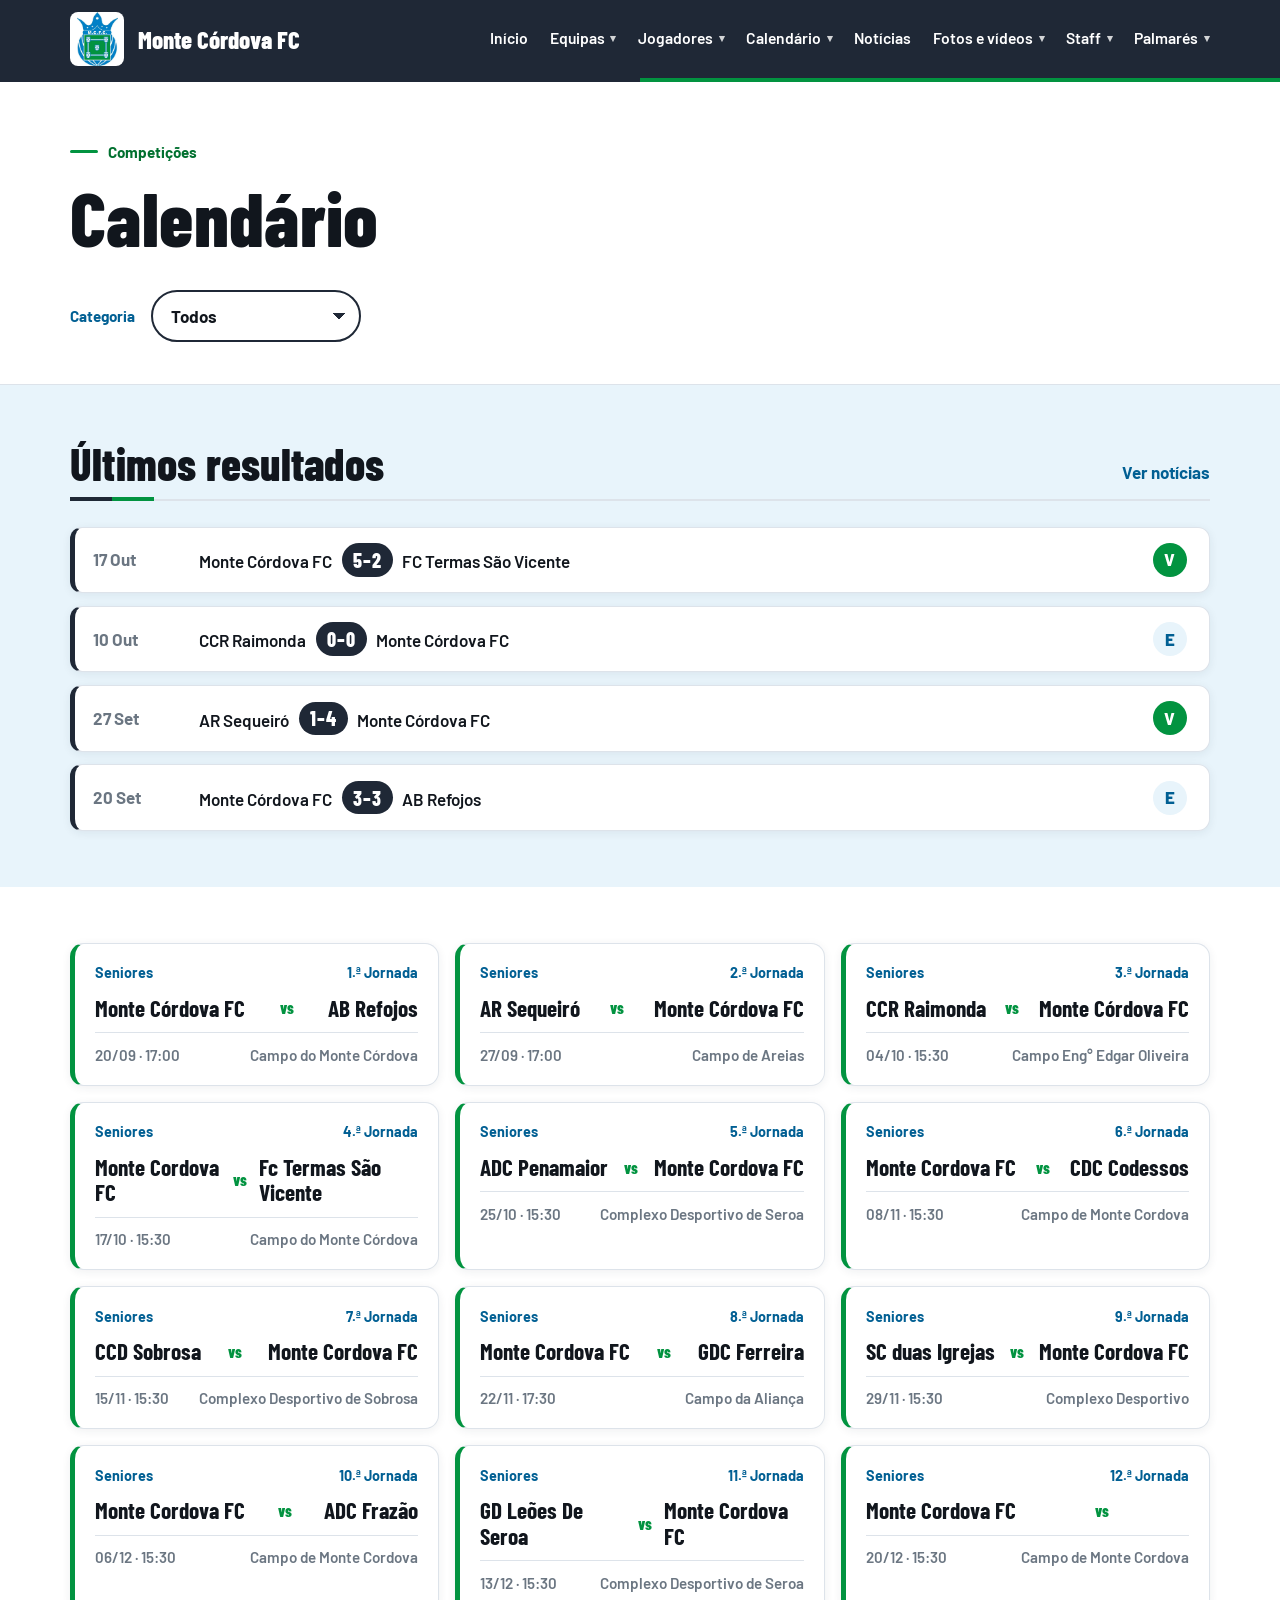
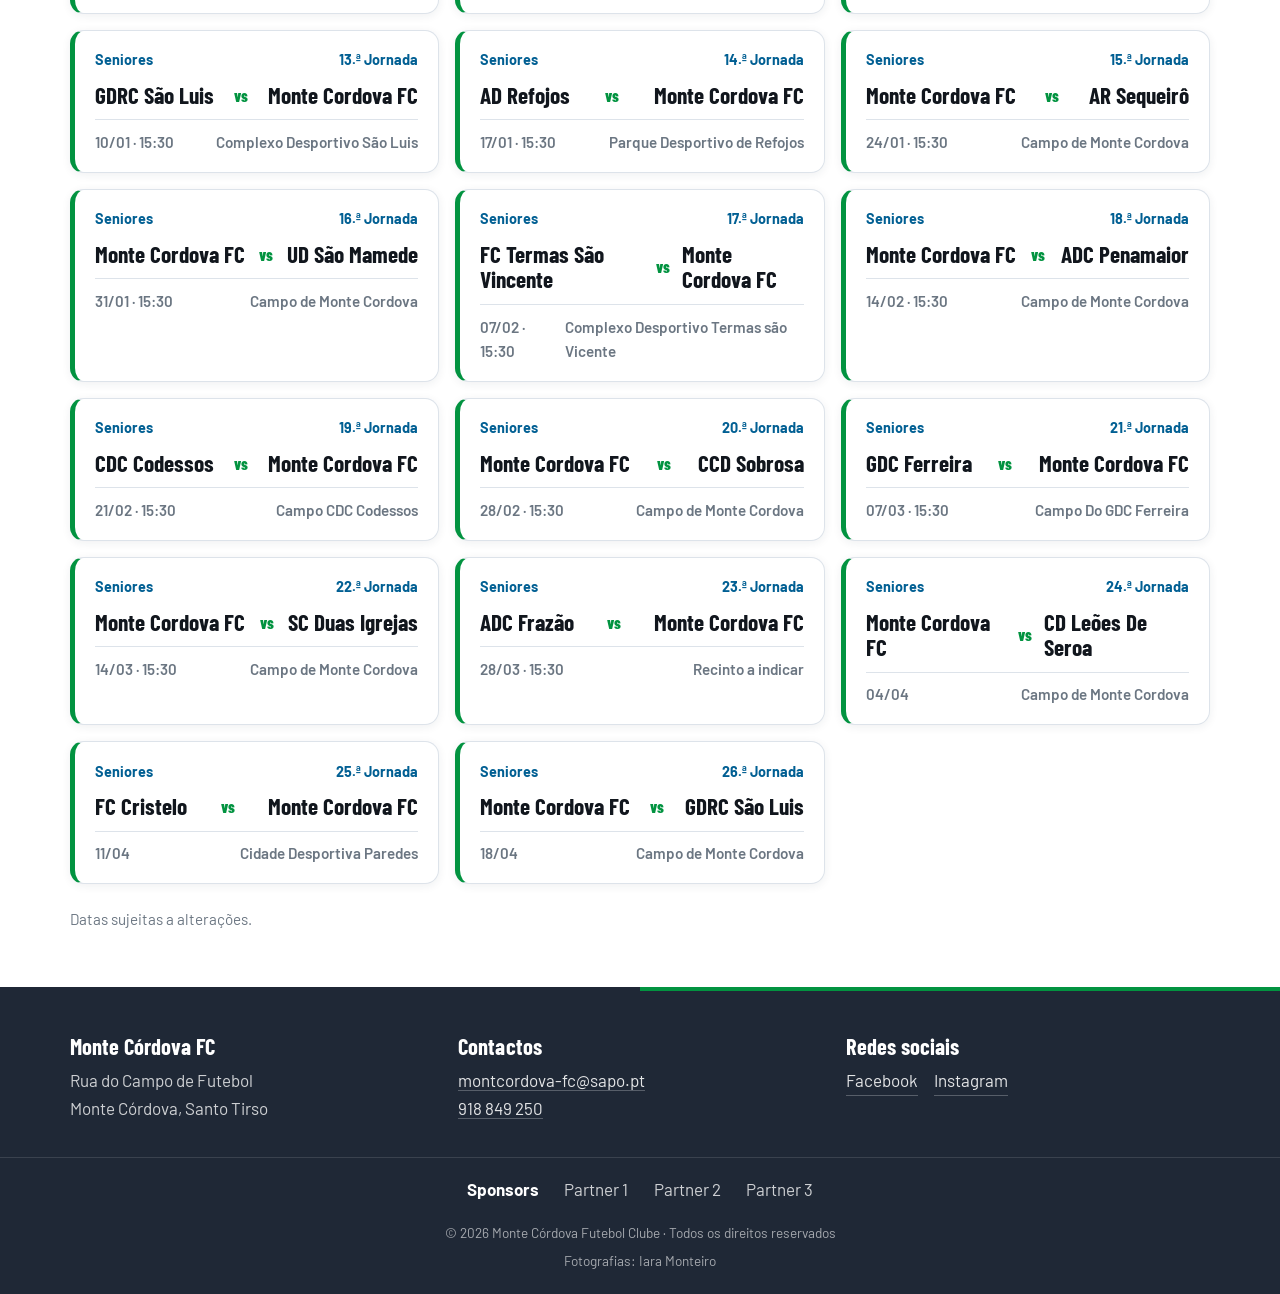
==== calendario.html @ a23bd2be "envoie" ====
<!DOCTYPE html>
<html lang="pt">
<head>
  <meta charset="UTF-8">
  <meta name="viewport" content="width=device-width, initial-scale=1.0">
  <title>Calendário – Monte Córdova FC</title>
  <link rel="stylesheet" href="style.css">
</head>
<body>
  <header class="header">
    <div class="header__interieur conteneur">
      <a class="logo" href="index.html" aria-label="Página inicial do Monte Córdova FC">
        <span class="logo__ecusson" aria-hidden="true"></span>
        <span class="logo__text">Monte Córdova FC</span>
      </a>

      <button class="burger" aria-expanded="false" aria-controls="menu">Menu</button>

      <nav class="nav" id="menu" aria-label="Navegação principal">
        <a href="index.html">Início</a>
        <div class="nav__dropdown">
          <button class="nav__button" type="button">Equipas <span>▾</span></button>
          <div class="dropdown-menu">
            <div class="dropdown-group">
              <span class="dropdown-group__title">Futebol 11</span>
              <a href="equipas.html#seniores">Seniores</a>
              <a href="equipas.html#veteranos">Veteranos</a>
              <a href="equipas.html#juniores">Jun A · S19</a>
              <a href="equipas.html#juniores">Jun B · S17</a>
              <a href="equipas.html#juniores">Jun C · S15</a>
              <a href="equipas.html#juniores">Jun D · S13</a>
              <a href="equipas.html#juniores">Jun E · S12</a>
            </div>
            <div class="dropdown-group">
              <span class="dropdown-group__title">Futebol 9</span>
              <a href="equipas.html#futebol-9">Jun D · S13</a>
            </div>
            <div class="dropdown-group">
              <span class="dropdown-group__title">Futebol 7</span>
              <a href="equipas.html#futebol-7">Jun D · S13</a>
              <a href="equipas.html#futebol-7">Jun D · S12</a>
              <a href="equipas.html#futebol-7">Jun E · S10</a>
              <a href="equipas.html#futebol-7">Jun E · S11</a>
              <a href="equipas.html#futebol-7">Jun F · S9</a>
            </div>
          </div>
        </div>
        <div class="nav__dropdown">
          <button class="nav__button" type="button">Jogadores <span>▾</span></button>
          <div class="dropdown-menu">
            <div class="dropdown-group">
              <span class="dropdown-group__title">Futebol 11</span>
              <a href="jogadores.html#futebol-11-seniores">Seniores</a>
              <a href="jogadores.html#futebol-11-veteranos">Veteranos</a>
              <a href="jogadores.html#futebol-11-jun-a-s19">Jun A · S19</a>
              <a href="jogadores.html#futebol-11-jun-b-s17">Jun B · S17</a>
              <a href="jogadores.html#futebol-11-jun-c-s15">Jun C · S15</a>
              <a href="jogadores.html#futebol-11-jun-d-s13">Jun D · S13</a>
              <a href="jogadores.html#futebol-11-jun-e-s12">Jun E · S12</a>
            </div>
            <div class="dropdown-group">
              <span class="dropdown-group__title">Futebol 9</span>
              <a href="jogadores.html#futebol-9-jun-d-s13">Jun D · S13</a>
            </div>
            <div class="dropdown-group">
              <span class="dropdown-group__title">Futebol 7</span>
              <a href="jogadores.html#futebol-7-jun-d-s13">Jun D · S13</a>
              <a href="jogadores.html#futebol-7-jun-d-s12">Jun D · S12</a>
              <a href="jogadores.html#futebol-7-jun-e-s10">Jun E · S10</a>
              <a href="jogadores.html#futebol-7-jun-e-s11">Jun E · S11</a>
              <a href="jogadores.html#futebol-7-jun-f-s9">Jun F · S9</a>
            </div>
          </div>
        </div>
        <div class="nav__dropdown">
          <button class="nav__button" type="button">Calendário <span>▾</span></button>
          <div class="dropdown-menu">
            <div class="dropdown-group">
              <span class="dropdown-group__title">Futebol 11</span>
              <a href="#seniores">Seniores</a>
              <a href="#veteranos">Veteranos</a>
              <a href="#juniores">Jun A · S19</a>
              <a href="#juniores">Jun B · S17</a>
              <a href="#juniores">Jun C · S15</a>
              <a href="#juniores">Jun D · S13</a>
              <a href="#juniores">Jun E · S12</a>
            </div>
            <div class="dropdown-group">
              <span class="dropdown-group__title">Futebol 9</span>
              <a href="#futebol-9">Jun D · S13</a>
            </div>
            <div class="dropdown-group">
              <span class="dropdown-group__title">Futebol 7</span>
              <a href="#futebol-7">Jun D · S13</a>
              <a href="#futebol-7">Jun D · S12</a>
              <a href="#futebol-7">Jun E · S10</a>
              <a href="#futebol-7">Jun E · S11</a>
              <a href="#futebol-7">Jun F · S9</a>
            </div>
          </div>
        </div>
        <a href="noticias.html">Notícias</a>
        <div class="nav__dropdown">
          <button class="nav__button" type="button">Fotos e vídeos <span>▾</span></button>
          <div class="dropdown-menu">
            <div class="dropdown-group">
              <span class="dropdown-group__title">Futebol 11</span>
              <a href="media.html">Seniores</a>
              <a href="media.html">Veteranos</a>
              <a href="media.html">Jun A · S19</a>
              <a href="media.html">Jun B · S17</a>
              <a href="media.html">Jun C · S15</a>
              <a href="media.html">Jun D · S13</a>
              <a href="media.html">Jun E · S12</a>
            </div>
            <div class="dropdown-group">
              <span class="dropdown-group__title">Futebol 9</span>
              <a href="media.html">Jun D · S13</a>
            </div>
            <div class="dropdown-group">
              <span class="dropdown-group__title">Futebol 7</span>
              <a href="media.html">Jun D · S13</a>
              <a href="media.html">Jun D · S12</a>
              <a href="media.html">Jun E · S10</a>
              <a href="media.html">Jun E · S11</a>
              <a href="media.html">Jun F · S9</a>
            </div>
          </div>
        </div>
        <div class="nav__dropdown">
          <button class="nav__button" type="button">Staff <span>▾</span></button>
          <div class="dropdown-menu">
            <div class="dropdown-group">
              <span class="dropdown-group__title">Futebol 11</span>
              <a href="staffs.html#seniores">Seniores</a>
              <a href="staffs.html#veteranos">Veteranos</a>
              <a href="staffs.html#juniores">Jun A · S19</a>
              <a href="staffs.html#juniores">Jun B · S17</a>
              <a href="staffs.html#juniores">Jun C · S15</a>
              <a href="staffs.html#juniores">Jun D · S13</a>
              <a href="staffs.html#juniores">Jun E · S12</a>
            </div>
            <div class="dropdown-group">
              <span class="dropdown-group__title">Futebol 9</span>
              <a href="staffs.html#futebol-9">Jun D · S13</a>
            </div>
            <div class="dropdown-group">
              <span class="dropdown-group__title">Futebol 7</span>
              <a href="staffs.html#futebol-7">Jun D · S13</a>
              <a href="staffs.html#futebol-7">Jun D · S12</a>
              <a href="staffs.html#futebol-7">Jun E · S10</a>
              <a href="staffs.html#futebol-7">Jun E · S11</a>
              <a href="staffs.html#futebol-7">Jun F · S9</a>
            </div>
          </div>
        </div>
        <div class="nav__dropdown">
          <button class="nav__button" type="button">Palmarés <span>▾</span></button>
          <div class="dropdown-menu">
            <div class="dropdown-group">
              <span class="dropdown-group__title">Futebol 11</span>
              <a href="index.html#palmares">Palmarés</a>
              <a href="index.html#seniores">Seniores</a>
              <a href="index.html#veteranos">Veteranos</a>
              <a href="index.html#juniores">Jun A · S19</a>
              <a href="index.html#juniores">Jun B · S17</a>
              <a href="index.html#juniores">Jun C · S15</a>
              <a href="index.html#juniores">Jun D · S13</a>
              <a href="index.html#juniores">Jun E · S12</a>
            </div>
            <div class="dropdown-group">
              <span class="dropdown-group__title">Futebol 9</span>
              <a href="index.html#futebol-9">Jun D · S13</a>
            </div>
            <div class="dropdown-group">
              <span class="dropdown-group__title">Futebol 7</span>
              <a href="index.html#futebol-7">Jun D · S13</a>
              <a href="index.html#futebol-7">Jun D · S12</a>
              <a href="index.html#futebol-7">Jun E · S10</a>
              <a href="index.html#futebol-7">Jun E · S11</a>
              <a href="index.html#futebol-7">Jun F · S9</a>
            </div>
          </div>
        </div>
      </nav>
    </div>
  </header>

  <main>
    <div class="conteneur page-header">
      <p class="eyebrow">Competições</p>
      <h1>Calendário</h1>
      <div class="team-switcher">
        <label class="team-switcher__label" for="calendarCategory">Categoria</label>
        <select id="calendarCategory" class="team-switcher__select" aria-label="Escolher categoria">
          <option value="todos" selected>Todos</option>
          <option value="seniores">Seniores</option>
          <option value="veteranos">Veteranos</option>
          <option value="juniores">Juniores</option>
          <option value="futebol-9">Futebol 9</option>
          <option value="futebol-7">Futebol 7</option>
        </select>
      </div>
    </div>

    <section class="section-box">
      <div class="conteneur">
        <div class="section-heading">
          <h2>Últimos resultados</h2>
          <a href="noticias.html">Ver notícias</a>
        </div>
        <ul class="results-list" id="calendarResults"></ul>
      </div>
    </section>

    <section class="section-box">
      <div class="conteneur">
        <div id="jogos" class="calendar-grid"></div>
        <p class="note">Datas sujeitas a alterações.</p>
      </div>
    </section>
  </main>

  <footer class="footer">
    <div class="conteneur footer__grid">
      <div>
        <h3>Monte Córdova FC</h3>
        <p>Rua do Campo de Futebol<br>Monte Córdova, Santo Tirso</p>
      </div>

      <div>
        <h3>Contactos</h3>
        <p><a href="mailto:montcordova-fc@sapo.pt">montcordova-fc@sapo.pt</a><br><a href="tel:+351918849250">918 849 250</a></p>
      </div>

      <div>
        <h3>Redes sociais</h3>
        <div class="socials">
          <a href="https://www.facebook.com/MonteCordovaFC/" target="_blank" rel="noopener noreferrer" aria-label="Facebook do Monte Córdova FC">Facebook</a>
          <a href="https://www.instagram.com/montecordovafutebolclube/" target="_blank" rel="noopener noreferrer" aria-label="Instagram do Monte Córdova FC">Instagram</a>
        </div>
      </div>
    </div>

    <div class="footer__sponsors" aria-label="Patrocínios">
      <strong>Sponsors</strong>
      <span>Partner 1</span>
      <span>Partner 2</span>
      <span>Partner 3</span>
    </div>
    <p class="footer__bas">© 2026 Monte Córdova Futebol Clube · Todos os direitos reservados</p>
    <p class="footer__credito">Fotografias: Iara Monteiro</p>
</footer>

<script src="match-data.js"></script>
<script>
  const jogos = window.MONTE_CORDOVA_DATA.matches;

  const conteneur = document.getElementById('jogos');
  const select = document.getElementById('calendarCategory');

  function render(cat) {
    const lista = cat === 'todos' ? jogos : jogos.filter(item => item.cat === cat);

    conteneur.innerHTML = lista.map((jogo) => `
      <article class="calendar-item">
        <div class="calendar-item__meta">
          <span>${jogo.label}</span>
          <span>${jogo.jornada}</span>
        </div>
        <div class="calendar-item__match">
          <strong>${jogo.casa}</strong>
          <span class="calendar-item__versus">vs</span>
          <strong>${jogo.fora}</strong>
        </div>
        <div class="calendar-item__info">
          <span>${jogo.data}</span>
          <span>${jogo.local}</span>
        </div>
      </article>
    `).join('');
  }

  if (select) {
    select.addEventListener('change', (event) => {
      render(event.target.value);
    });
  }

  render('todos');

  function applyHash() {
    const cat = decodeURIComponent(window.location.hash.slice(1));
    if (!cat || ![...select.options].some((option) => option.value === cat)) return;
    select.value = cat;
    render(cat);
  }

  window.addEventListener('hashchange', applyHash);
  document.querySelectorAll('.dropdown-menu a').forEach((link) => {
    link.addEventListener('click', () => setTimeout(applyHash, 0));
  });
  applyHash();

  const calendarResults = document.getElementById('calendarResults');
  const monthNames = ['Jan', 'Fev', 'Mar', 'Abr', 'Mai', 'Jun', 'Jul', 'Ago', 'Set', 'Out', 'Nov', 'Dez'];

  function formatResultDate(dateISO) {
    const [year, month, day] = dateISO.split('-').map(Number);
    return `${String(day).padStart(2, '0')} ${monthNames[month - 1]}`;
  }

  function resultDate(dateISO) {
    const [year, month, day] = dateISO.split('-').map(Number);
    return new Date(year, month - 1, day);
  }

  calendarResults.innerHTML = window.MONTE_CORDOVA_DATA.results
    .filter((result) => resultDate(result.dateISO) <= new Date())
    .slice()
    .sort((first, second) => second.dateISO.localeCompare(first.dateISO))
    .map((result) => `
      <li>
        <span class="date">${formatResultDate(result.dateISO)}</span>
        <span class="versus">${result.home} <strong class="score">${result.score}</strong> ${result.away}</span>
        <span class="result ${result.outcome === 'V' ? 'result--win' : ''}">${result.outcome}</span>
      </li>
    `).join('');

  const burger = document.querySelector('.burger');
  const menu = document.getElementById('menu');
  const dropdowns = document.querySelectorAll('.nav__dropdown');

  if (burger && menu) {
    burger.addEventListener('click', () => {
      const aberto = menu.classList.toggle('ouvert');
      burger.setAttribute('aria-expanded', aberto);
    });
  }

  dropdowns.forEach((dropdown) => {
    const dropdownButton = dropdown.querySelector('.nav__button');

    if (!dropdownButton) return;

    dropdownButton.addEventListener('click', (event) => {
      event.preventDefault();
      event.stopPropagation();

      const shouldOpen = !dropdown.classList.contains('is-open');

      dropdowns.forEach((otherDropdown) => {
        if (otherDropdown !== dropdown) {
          otherDropdown.classList.remove('is-open');
          const otherButton = otherDropdown.querySelector('.nav__button');
          if (otherButton) {
            otherButton.setAttribute('aria-expanded', 'false');
          }
        }
      });

      dropdown.classList.toggle('is-open', shouldOpen);
      dropdownButton.setAttribute('aria-expanded', String(shouldOpen));
    });
  });

  document.addEventListener('click', (event) => {
    dropdowns.forEach((dropdown) => {
      const button = dropdown.querySelector('.nav__button');
      const clickedInsideDropdown = dropdown.contains(event.target);
      const clickedButton = button && (event.target === button || button.contains(event.target));

      if (!clickedInsideDropdown || clickedButton) {
        return;
      }

      dropdown.classList.remove('is-open');
      if (button) {
        button.setAttribute('aria-expanded', 'false');
      }
    });
  });
</script>
</body>
</html>
---- style.css ----
/* =========================================================
   Monte Córdova FC — feuille de style
   Couleurs du club : bleu #0282C7 · vert #029340 · bleu marine #1F2836 (posts Instagram) · blanc
   Motif : la ligne bleu | vert (comme un maillot coupé en deux)
   ========================================================= */

@import url('https://fonts.googleapis.com/css2?family=Barlow:wght@400;500;600;700&family=Barlow+Condensed:wght@600;700;800&display=swap');

:root {
  /* couleurs du club */
  --blue: #1F2836;           /* bleu du club */
  --green: #029340;
  --black: #1F2836;          /* bleu marine des posts Instagram (header, footer, blocs sombres) */
  --white: #ffffff;

  /* nuances dérivées (même teinte, plus claires / plus foncées) */
  --blue-dark: #015f93;      /* texte bleu sur fond clair */
  --blue-soft: #e8f4fb;      /* fond de section */
  --blue-line: #c7e2f2;
  --green-dark: #01702f;     /* texte vert sur fond clair */
  --green-soft: #e3f3e9;

  --ink: #11161d;
  --ink-soft: #46505c;
  --muted: #6b7682;
  --line: #dde3ea;
  --bg: #f6fafc;

  --font-title: "Barlow Condensed", "Arial Narrow", "Helvetica Neue", Arial, sans-serif;
  --font-body: "Barlow", "Segoe UI", Arial, sans-serif;

  --radius: 14px;
  --shadow-sm: 0 2px 10px rgba(31, 40, 54, 0.07);
  --shadow: 0 12px 30px rgba(1, 95, 147, 0.14);

  /* la signature du site : moitié bleue, moitié verte */
  --split: linear-gradient(90deg, var(--blue) 50%, var(--green) 50%);
}

/* ---------- Base ---------- */
* { box-sizing: border-box; margin: 0; padding: 0; }

html { scroll-behavior: smooth; scroll-padding-top: 96px; }

body {
  font-family: var(--font-body);
  font-size: 1.0625rem;
  background: var(--bg);
  color: var(--ink);
  line-height: 1.6;
  -webkit-font-smoothing: antialiased;
}

a { color: inherit; text-decoration: none; }
img { max-width: 100%; display: block; }
button, input, select { font: inherit; }
ul { list-style: none; }

:focus-visible { outline: 3px solid var(--green); outline-offset: 3px; }

.conteneur { max-width: 1180px; margin: 0 auto; padding: 0 1.25rem; }

h1, h2, h3 {
  font-family: var(--font-title);
  font-weight: 800;
  line-height: 1.02;
  letter-spacing: 0.005em;
  color: var(--ink);
}

h1 { font-size: clamp(2.8rem, 6.5vw, 4.8rem); margin-bottom: 1rem; }
h2 { font-size: clamp(2rem, 3.6vw, 2.8rem); }
h3 { font-size: 1.5rem; font-weight: 700; }

.eyebrow {
  display: inline-flex;
  align-items: center;
  gap: 0.6rem;
  font-size: 0.95rem;
  font-weight: 700;
  color: var(--green-dark);
  margin-bottom: 0.8rem;
}

.eyebrow::before {
  content: "";
  width: 28px;
  height: 3px;
  border-radius: 2px;
  background: var(--green);
}

/* ---------- Header ---------- */
.header {
  position: sticky;
  top: 0;
  z-index: 50;
  background: var(--black);
  color: var(--white);
}

.header::after {
  content: "";
  display: block;
  height: 4px;
  background: var(--split);
}

.header__interieur {
  display: flex;
  align-items: center;
  justify-content: space-between;
  gap: 1.5rem;
  min-height: 78px;
}

.logo {
  display: flex;
  align-items: center;
  gap: 0.85rem;
  color: var(--white);
  flex-shrink: 0;
}

.logo__ecusson {
  width: 54px;
  height: 54px;
  border-radius: 8px;
  background: #ffffff url('images/logo__ecusson.webp') center / contain no-repeat;
}

.logo__text {
  font-family: var(--font-title);
  font-size: 1.55rem;
  font-weight: 800;
  line-height: 1;
}

.nav {
  display: flex;
  align-items: center;
  gap: 1.35rem;
  position: relative;
}

.nav > a,
.nav__button {
  background: transparent;
  border: none;
  color: var(--white);
  font-size: 0.98rem;
  font-weight: 600;
  cursor: pointer;
  padding: 0.4rem 0;
  border-bottom: 2px solid transparent;
  transition: border-color 0.2s ease, color 0.2s ease;
}

.nav > a:hover,
.nav__button:hover,
.nav__dropdown.is-open .nav__button,
.nav a[aria-current="page"] {
  border-bottom-color: var(--green);
}

.nav__dropdown { position: relative; }

.nav__button {
  display: inline-flex;
  align-items: center;
  gap: 0.35rem;
}

.nav__button span { font-size: 0.7rem; opacity: 0.8; }

.dropdown-menu {
  position: absolute;
  top: calc(100% + 1rem);
  left: 0;
  min-width: 210px;
  max-height: min(70vh, 34rem);
  display: none;
  flex-direction: column;
  gap: 0.35rem;
  padding: 0.7rem;
  background: var(--white);
  border: 1px solid var(--line);
  border-top: 4px solid var(--blue);
  border-radius: 12px;
  box-shadow: 0 18px 40px rgba(11, 13, 15, 0.25);
  overflow-y: auto;
  overscroll-behavior: contain;
  scrollbar-width: thin;
}

/* les deux derniers menus s'ouvrent vers la gauche pour ne pas sortir de l'écran */
.nav__dropdown:nth-last-child(-n+2) .dropdown-menu { left: auto; right: 0; }

.nav__dropdown.is-open .dropdown-menu { display: flex; }

.dropdown-group { display: flex; flex-direction: column; gap: 0.1rem; }

.dropdown-group + .dropdown-group {
  margin-top: 0.3rem;
  padding-top: 0.5rem;
  border-top: 1px solid var(--line);
}

.dropdown-group__title {
  padding: 0.2rem 0.7rem;
  font-size: 0.85rem;
  font-weight: 700;
  color: var(--blue-dark);
}

.dropdown-menu a {
  padding: 0.42rem 0.7rem;
  border-radius: 8px;
  font-size: 0.95rem;
  color: var(--ink-soft);
  transition: background 0.15s ease, color 0.15s ease;
}

.dropdown-menu a:hover,
.dropdown-menu a:focus-visible {
  background: var(--green-soft);
  color: var(--green-dark);
}

.burger {
  display: none;
  background: transparent;
  border: 1px solid rgba(255, 255, 255, 0.5);
  border-radius: 10px;
  color: var(--white);
  padding: 0.5rem 0.9rem;
  font-weight: 600;
  cursor: pointer;
}

/* ---------- Boutons ---------- */
.bouton {
  display: inline-flex;
  align-items: center;
  justify-content: center;
  min-height: 50px;
  padding: 0.75rem 1.7rem;
  border-radius: 999px;
  border: 2px solid transparent;
  font-weight: 700;
  transition: transform 0.15s ease, background 0.2s ease, color 0.2s ease, border-color 0.2s ease;
}

.bouton:hover { transform: translateY(-2px); }

.bouton--plein { background: var(--green); color: var(--white); }
.bouton--plein:hover { background: var(--green-dark); }

.bouton--vide { border-color: var(--white); color: var(--white); }
.bouton--vide:hover { background: var(--white); color: var(--blue-dark); }

/* ---------- Hero (accueil) : pelouse rayée ---------- */
.hero {
  position: relative;
  background:
    repeating-linear-gradient(90deg, rgba(255, 255, 255, 0.07) 0 90px, rgba(255, 255, 255, 0) 90px 180px),
    var(--blue);
  color: var(--white);
}

.hero::after {
  content: "";
  position: absolute;
  inset: auto 0 0 0;
  height: 6px;
  background: var(--green);
}

.hero__layout {
  display: grid;
  align-items: center;
  min-height: 460px;
  padding-top: 4rem;
  padding-bottom: 4rem;
}

.hero__content { max-width: 780px; }

.hero h1 { color: var(--white); font-size: clamp(3rem, 8vw, 5.6rem); }

.hero .eyebrow { color: var(--white); }
.hero .eyebrow::before { background: var(--white); }

.hero__lead {
  font-size: 1.2rem;
  color: rgba(255, 255, 255, 0.94);
  max-width: 54ch;
  margin-bottom: 2rem;
}

.hero__boutons { display: flex; flex-wrap: wrap; gap: 0.8rem; }

.hero__media { display: none; }

/* ---------- En-tête de page ---------- */
main > .page-header {
  max-width: none;
  margin: 0;
  padding: 3.2rem max(1.25rem, calc((100% - 1180px) / 2 + 1.25rem)) 2.6rem;
  background: var(--white);
  border-bottom: 1px solid var(--line);
}

.players-hero { background: var(--white); border-bottom: 1px solid var(--line); }
.players-hero .page-header { padding-top: 3.2rem; padding-bottom: 2.6rem; }

/* ---------- Sections ---------- */
.section-box { padding: 3.5rem 0; background: var(--blue-soft); }
.section-box:nth-of-type(even) { background: var(--white); }
.section-box--history { background: var(--white); }

.section-heading {
  position: relative;
  display: flex;
  align-items: flex-end;
  justify-content: space-between;
  gap: 1rem;
  margin-bottom: 1.6rem;
  padding-bottom: 0.8rem;
  border-bottom: 2px solid var(--line);
}

.section-heading::after {
  content: "";
  position: absolute;
  left: 0;
  bottom: -2px;
  width: 84px;
  height: 4px;
  background: var(--split);
}

.section-heading a {
  font-weight: 700;
  color: var(--blue-dark);
  white-space: nowrap;
}

.section-heading a:hover { color: var(--green-dark); }

.section-heading > span { color: var(--muted); font-weight: 600; white-space: nowrap; }

.roster-heading {
  margin-bottom: 1.6rem;
  padding-left: 1rem;
  border-left: 6px solid var(--green);
}

.note { margin-top: 1.4rem; color: var(--muted); font-size: 0.95rem; }

/* ---------- Prochain match (accueil) : tableau d'affichage ---------- */
.match-card {
  background: var(--black);
  color: var(--white);
  border-radius: 20px;
  padding: 1.8rem;
  box-shadow: var(--shadow);
  border-bottom: 6px solid var(--green);
}

.match-card--highlight { max-width: 920px; margin: 0 auto; }

.match-card__head {
  display: flex;
  align-items: center;
  justify-content: space-between;
  gap: 1rem;
  margin-bottom: 1.4rem;
  font-weight: 700;
  color: rgba(255, 255, 255, 0.8);
}

.tag {
  background: var(--green);
  color: var(--white);
  padding: 0.3rem 0.9rem;
  border-radius: 999px;
  font-size: 0.9rem;
  font-weight: 700;
}

.match-card__teams {
  display: grid;
  grid-template-columns: 1fr auto 1fr;
  align-items: center;
  gap: 1rem;
}

.team-box {
  display: flex;
  align-items: center;
  justify-content: space-between;
  gap: 1rem;
  background: rgba(255, 255, 255, 0.08);
  border: 1px solid rgba(255, 255, 255, 0.14);
  border-radius: 14px;
  padding: 1rem 1.2rem;
}

.team-box--away { justify-content: flex-start; }

.team-box__name {
  font-family: var(--font-title);
  font-size: 1.5rem;
  font-weight: 700;
  line-height: 1.1;
}

.team-box__badge {
  display: inline-grid;
  place-items: center;
  flex-shrink: 0;
  width: 50px;
  height: 50px;
  border-radius: 50%;
  background: var(--blue);
  color: var(--white);
  font-family: var(--font-title);
  font-size: 1.2rem;
  font-weight: 800;
}

.match-card__versus {
  font-family: var(--font-title);
  font-size: 1.4rem;
  font-weight: 800;
  color: var(--green);
}

.match-card__local {
  margin-top: 1.2rem;
  text-align: center;
  font-weight: 600;
  color: rgba(255, 255, 255, 0.8);
}

/* ---------- Résultats ---------- */
.results-list,
.fixture-list,
.calendar-grid { display: grid; gap: 0.8rem; }

.results-list li,
.fixture-item {
  display: grid;
  align-items: center;
  gap: 1rem;
  background: var(--white);
  border: 1px solid var(--line);
  border-left: 5px solid var(--blue);
  border-radius: 12px;
  padding: 0.95rem 1.15rem;
  box-shadow: var(--shadow-sm);
}

.results-list li { grid-template-columns: 90px 1fr 38px; }
.fixture-item { grid-template-columns: 90px 1fr 100px; border-left-color: var(--green); }

.results-list .date,
.fixture-item__date,
.fixture-item__time { color: var(--muted); font-weight: 700; }

.fixture-item__time { text-align: right; }

.results-list .versus,
.fixture-item__match { font-weight: 600; }

.results-list .score {
  display: inline-block;
  margin: 0 0.4rem;
  padding: 0.05rem 0.7rem;
  border-radius: 999px;
  background: var(--black);
  color: var(--white);
  font-family: var(--font-title);
  font-size: 1.25rem;
  font-weight: 800;
  letter-spacing: 0.04em;
}

.result {
  display: inline-grid;
  place-items: center;
  width: 34px;
  height: 34px;
  border-radius: 50%;
  background: var(--blue-soft);
  color: var(--blue-dark);
  font-weight: 800;
}

.result--win { background: var(--green); color: var(--white); }

/* ---------- Palmarés ---------- */
.palmares-grid {
  display: grid;
  grid-template-columns: repeat(auto-fit, minmax(210px, 1fr));
  gap: 1.2rem;
}

.palmares-card {
  background: var(--white);
  border: 1px solid var(--line);
  border-top: 5px solid var(--green);
  border-radius: var(--radius);
  padding: 1.5rem 1.4rem;
  box-shadow: var(--shadow-sm);
}

.palmares-card__number {
  display: block;
  font-family: var(--font-title);
  font-size: 2.6rem;
  font-weight: 800;
  line-height: 1;
  color: var(--blue);
  margin-bottom: 0.6rem;
}

.palmares-card h3 { margin-bottom: 0.4rem; }
.palmares-card p { color: var(--ink-soft); }

/* ---------- Histoire ---------- */
.history-grid { display: grid; grid-template-columns: 1fr; gap: 2rem; }
.history-grid__text { max-width: 70ch; }
.history-grid__text h2 { margin-bottom: 1.2rem; }
.history-grid__text p + p { margin-top: 1rem; }
.history-grid__text p { color: var(--ink-soft); }
.history-grid__image { display: none; }

/* ---------- Sélecteurs (catégorie / équipe) ---------- */
.team-switcher {
  display: inline-flex;
  flex-wrap: wrap;
  align-items: center;
  gap: 0.6rem 1rem;
  margin-top: 1.2rem;
}

.team-switcher__label { font-size: 0.95rem; font-weight: 700; color: var(--blue-dark); }

.team-switcher__select {
  min-width: 210px;
  border: 2px solid var(--blue);
  background-color: var(--white);
  color: var(--ink);
  padding: 0.65rem 2.6rem 0.65rem 1.1rem;
  border-radius: 999px;
  font-weight: 700;
  appearance: none;
  background-image:
    linear-gradient(45deg, transparent 50%, var(--blue) 50%),
    linear-gradient(135deg, var(--blue) 50%, transparent 50%);
  background-position: calc(100% - 20px) 50%, calc(100% - 14px) 50%;
  background-size: 6px 6px, 6px 6px;
  background-repeat: no-repeat;
  cursor: pointer;
  transition: border-color 0.2s ease;
}

.team-switcher__select:hover,
.team-switcher__select:focus-visible { border-color: var(--green); }

/* ---------- Équipes ---------- */
.team-panels { margin-top: 0; }

.team-panel { display: none; gap: 1.5rem; }
.team-panel.is-visible { display: grid; }

.team-card {
  background: var(--white);
  border: 1px solid var(--line);
  border-top: 5px solid var(--blue);
  border-radius: var(--radius);
  overflow: hidden;
  box-shadow: var(--shadow-sm);
}

.team-card__img {
  height: 230px;
  background:
    repeating-linear-gradient(90deg, rgba(255, 255, 255, 0.14) 0 50px, rgba(255, 255, 255, 0) 50px 100px),
    var(--green);
}

.team-card__body { padding: 1.3rem 1.4rem 1.5rem; }
.team-card__body h3 { margin-bottom: 0.5rem; font-size: 1.9rem; }
.team-card__body p { color: var(--ink-soft); }

.team-list {
  display: grid;
  grid-template-columns: repeat(auto-fit, minmax(220px, 1fr));
  gap: 0.9rem;
}

.team-list li {
  background: var(--white);
  border: 1px solid var(--line);
  border-left: 4px solid var(--green);
  border-radius: 12px;
  padding: 0.9rem 1.1rem;
  color: var(--ink-soft);
}

.team-list strong {
  display: block;
  font-size: 0.9rem;
  color: var(--blue-dark);
}

/* ---------- Calendrier ---------- */
.calendar-grid { grid-template-columns: repeat(auto-fill, minmax(320px, 1fr)); gap: 1rem; }

.calendar-item {
  background: var(--white);
  border: 1px solid var(--line);
  border-left: 5px solid var(--green);
  border-radius: var(--radius);
  padding: 1.1rem 1.25rem;
  box-shadow: var(--shadow-sm);
  transition: transform 0.18s ease, box-shadow 0.18s ease;
}

.calendar-item:hover { transform: translateY(-3px); box-shadow: var(--shadow); }

.calendar-item__meta {
  display: flex;
  justify-content: space-between;
  gap: 0.8rem;
  font-size: 0.9rem;
  font-weight: 700;
  color: var(--blue-dark);
}

.calendar-item__match {
  display: flex;
  align-items: center;
  justify-content: space-between;
  gap: 0.75rem;
  margin: 0.7rem 0;
  font-family: var(--font-title);
  font-size: 1.45rem;
  font-weight: 700;
  line-height: 1.1;
}

.calendar-item__match strong { font-weight: 700; }

.calendar-item__versus { color: var(--green); font-size: 1rem; font-weight: 800; }

.calendar-item__info {
  display: flex;
  justify-content: space-between;
  gap: 0.8rem;
  padding-top: 0.6rem;
  border-top: 1px solid var(--line);
  font-size: 0.95rem;
  color: var(--muted);
  font-weight: 600;
}

/* ---------- Joueurs et staff ---------- */
.players-grid {
  display: grid;
  grid-template-columns: repeat(auto-fill, minmax(min(100%, 245px), 1fr));
  gap: 1.2rem;
}

.player-card {
  background: var(--white);
  color: var(--ink);
  border: 1px solid var(--line);
  border-top: 5px solid var(--blue);
  border-radius: var(--radius);
  overflow: hidden;
  box-shadow: var(--shadow-sm);
  transition: transform 0.18s ease, box-shadow 0.18s ease;
}

.player-card:hover { transform: translateY(-4px); box-shadow: var(--shadow); }

.player-card__portrait {
  height: 215px;
  background: linear-gradient(160deg, var(--blue-soft), var(--white));
  border-bottom: 1px solid var(--line);
}

.player-card__photo {
  width: 100%;
  height: 100%;
  object-fit: cover;
  object-position: center 25%;
}

.player-card__body { padding: 1rem 1.1rem 1.25rem; }

.player-card__body h3 { font-size: 1.55rem; margin-bottom: 0.15rem; }

.player-card__body p { color: var(--ink-soft); font-weight: 600; }

.player-card__meta { font-size: 0.9rem; font-weight: 700; color: var(--green-dark); }

.player-card__details {
  display: grid;
  grid-template-columns: repeat(2, minmax(0, 1fr));
  gap: 0.6rem 0.9rem;
  margin-top: 0.9rem;
}

.player-card__details div {
  min-width: 0;
  border-top: 2px solid var(--green-soft);
  padding-top: 0.4rem;
}

.player-card__details dt { font-size: 0.8rem; font-weight: 700; color: var(--green-dark); }
.player-card__details dd { min-height: 1.5rem; font-weight: 600; }

/* ---------- Fotos e vídeos ---------- */
.media-filter { display: flex; flex-wrap: wrap; gap: 0.7rem; margin-bottom: 1.8rem; }

.media-filter__button {
  border: 2px solid var(--blue);
  background: var(--white);
  color: var(--blue-dark);
  padding: 0.55rem 1.2rem;
  border-radius: 999px;
  font-weight: 700;
  cursor: pointer;
  transition: background 0.2s ease, color 0.2s ease, border-color 0.2s ease;
}

.media-filter__button:hover { border-color: var(--green); color: var(--green-dark); }

.media-filter__button.is-active {
  background: var(--green);
  border-color: var(--green);
  color: var(--white);
}

.media-match { margin-bottom: 3rem; }
.media-match.is-hidden,
.media-card.is-hidden { display: none; }

.media-gallery {
  display: grid;
  grid-template-columns: repeat(3, minmax(0, 1fr));
  gap: 1.1rem;
}

.media-card {
  position: relative;
  min-height: 290px;
  border-radius: var(--radius);
  overflow: hidden;
  background: var(--black);
  box-shadow: var(--shadow-sm);
}

.media-card__image {
  position: absolute;
  inset: 0;
  width: 100%;
  height: 100%;
  object-fit: cover;
  transition: transform 0.4s ease;
}

.media-card:hover .media-card__image { transform: scale(1.04); }

.media-card__overlay {
  position: absolute;
  inset: auto 0 0 0;
  padding: 2.5rem 1.1rem 1rem;
  background: linear-gradient(180deg, rgba(0, 0, 0, 0), rgba(0, 0, 0, 0.82));
  color: var(--white);
}

.media-card__overlay h3 { color: var(--white); font-size: 1.25rem; }

.media-card__type {
  display: inline-block;
  margin-bottom: 0.4rem;
  padding: 0.15rem 0.7rem;
  border-radius: 999px;
  background: var(--green);
  font-size: 0.8rem;
  font-weight: 700;
}

/* ---------- Pied de page ---------- */
.footer {
  position: relative;
  background: var(--black);
  color: rgba(255, 255, 255, 0.78);
  padding: 3rem 0 1.4rem;
}

.footer::before {
  content: "";
  position: absolute;
  inset: 0 0 auto 0;
  height: 4px;
  background: var(--split);
}

.footer__grid {
  display: grid;
  grid-template-columns: repeat(auto-fit, minmax(230px, 1fr));
  gap: 1.5rem;
}

.footer h3 { color: var(--white); margin-bottom: 0.6rem; font-size: 1.4rem; }

.footer a { color: rgba(255, 255, 255, 0.88); border-bottom: 1px solid rgba(255, 255, 255, 0.25); }
.footer a:hover { color: #ffffff; border-bottom-color: var(--green); }

.socials { display: flex; flex-wrap: wrap; gap: 1rem; }

.footer__sponsors {
  margin-top: 2.2rem;
  padding-top: 1.1rem;
  border-top: 1px solid rgba(255, 255, 255, 0.12);
  display: flex;
  align-items: center;
  justify-content: center;
  flex-wrap: wrap;
  gap: 0.8rem 1.6rem;
}

.footer__sponsors strong { color: var(--white); font-weight: 700; }

.footer__bas {
  margin-top: 1.2rem;
  text-align: center;
  font-size: 0.85rem;
  color: rgba(255, 255, 255, 0.6);
}

.footer__credito {
  margin-top: 0.4rem;
  text-align: center;
  font-size: 0.85rem;
  color: rgba(255, 255, 255, 0.6);
}

/* ---------- Responsive ---------- */
@media (max-width: 1080px) {
  .burger { display: block; }

  .nav {
    display: none;
    position: absolute;
    left: 0;
    right: 0;
    top: 100%;
    flex-direction: column;
    align-items: stretch;
    gap: 0.3rem;
    max-height: calc(100vh - 90px);
    overflow-y: auto;
    background: var(--black);
    padding: 0.8rem 1.25rem 1.2rem;
    border-bottom: 4px solid var(--green);
  }

  .nav.ouvert { display: flex; }

  .nav > a,
  .nav__button {
    width: 100%;
    justify-content: space-between;
    text-align: left;
    padding: 0.7rem 0;
    border-bottom: 1px solid rgba(255, 255, 255, 0.12);
  }

  .nav__dropdown { width: 100%; }

  .dropdown-menu,
  .nav__dropdown:nth-last-child(-n+2) .dropdown-menu {
    position: static;
    left: auto;
    right: auto;
    margin: 0.4rem 0 0.6rem;
    max-height: none;
    box-shadow: none;
    border-radius: 10px;
  }
}

@media (max-width: 800px) {
  .media-gallery { grid-template-columns: repeat(2, minmax(0, 1fr)); }
}

@media (max-width: 640px) {
  body { font-size: 1rem; }

  .match-card__teams { grid-template-columns: 1fr; text-align: center; }
  .match-card__versus { text-align: center; }
  .team-box,
  .team-box--away { justify-content: center; }

  .results-list li,
  .fixture-item { grid-template-columns: 1fr; gap: 0.3rem; }

  .fixture-item__time { text-align: left; }
  .results-list .result { justify-self: start; }

  .calendar-grid { grid-template-columns: 1fr; }
  .media-gallery { grid-template-columns: 1fr; }
  .logo__text { font-size: 1.3rem; }
  .hero__layout { min-height: 380px; }
}

@media (prefers-reduced-motion: reduce) {
  * { transition: none !important; scroll-behavior: auto !important; }
}
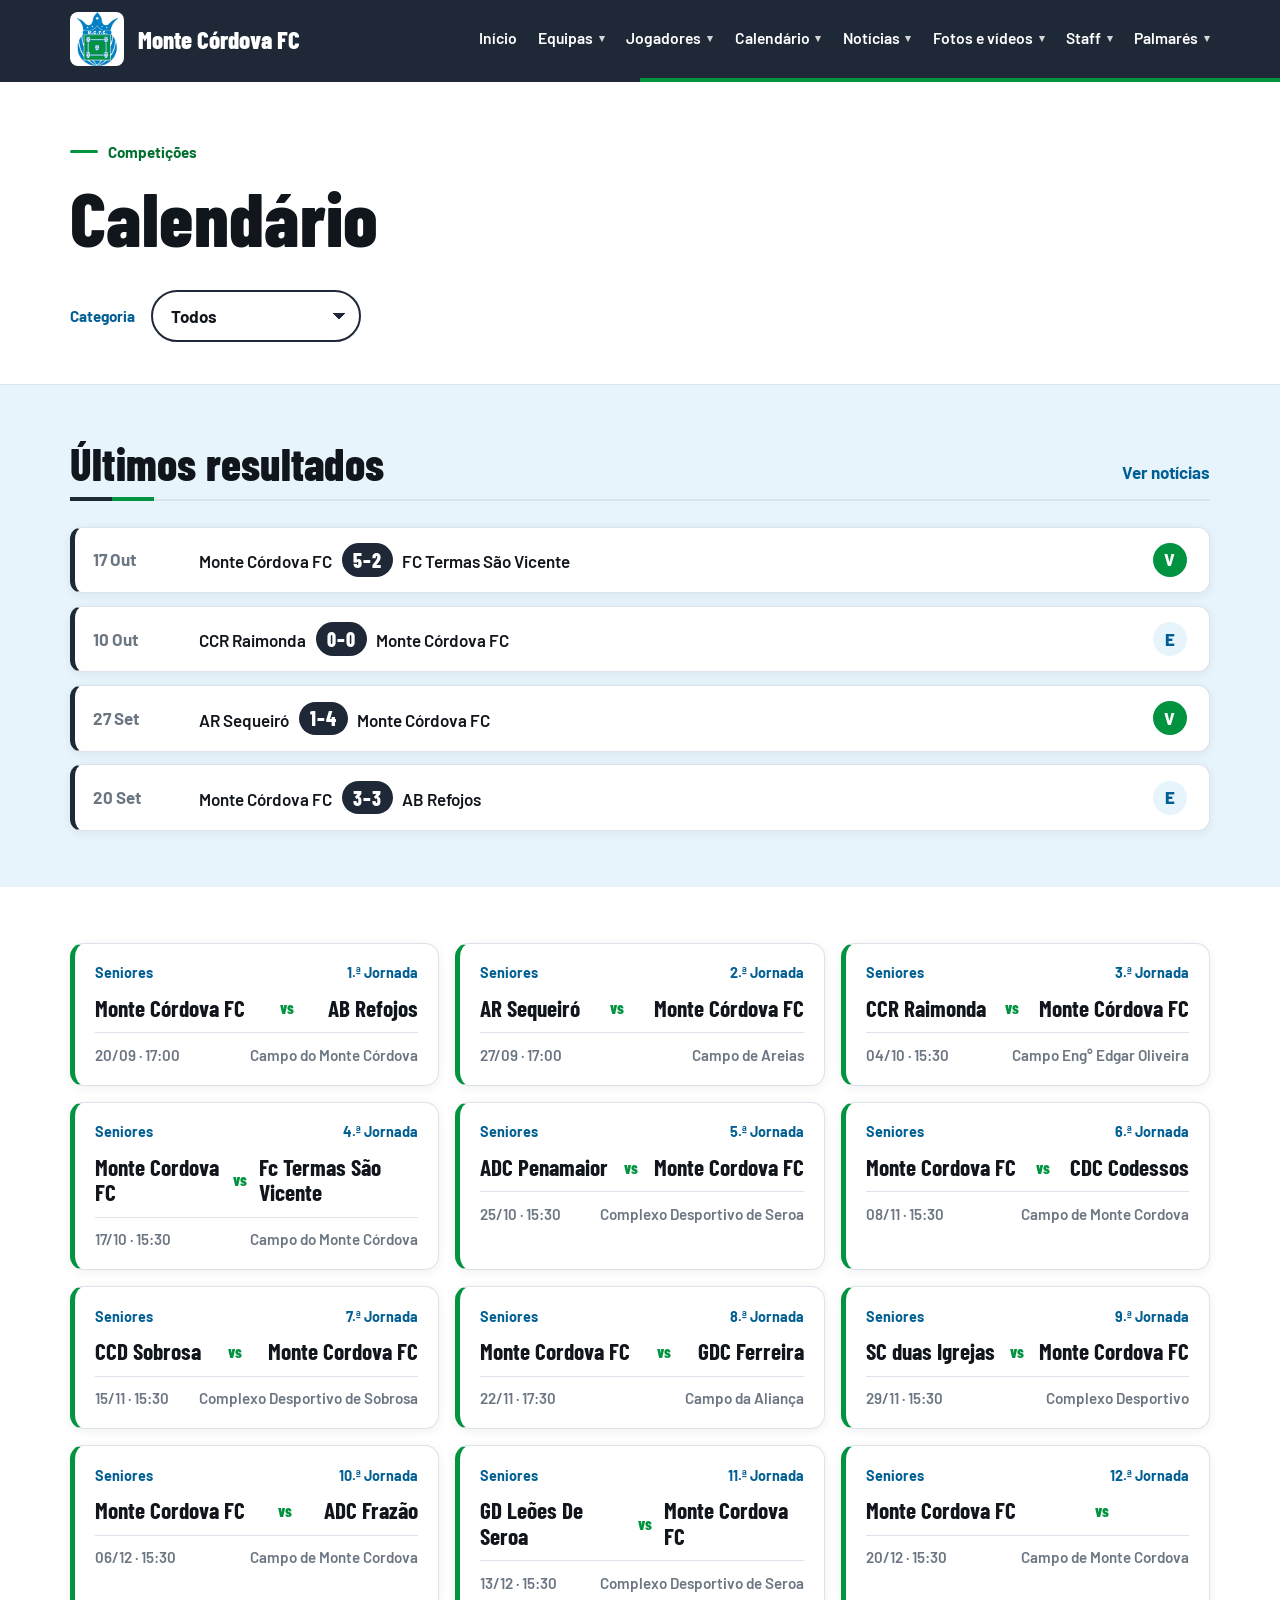
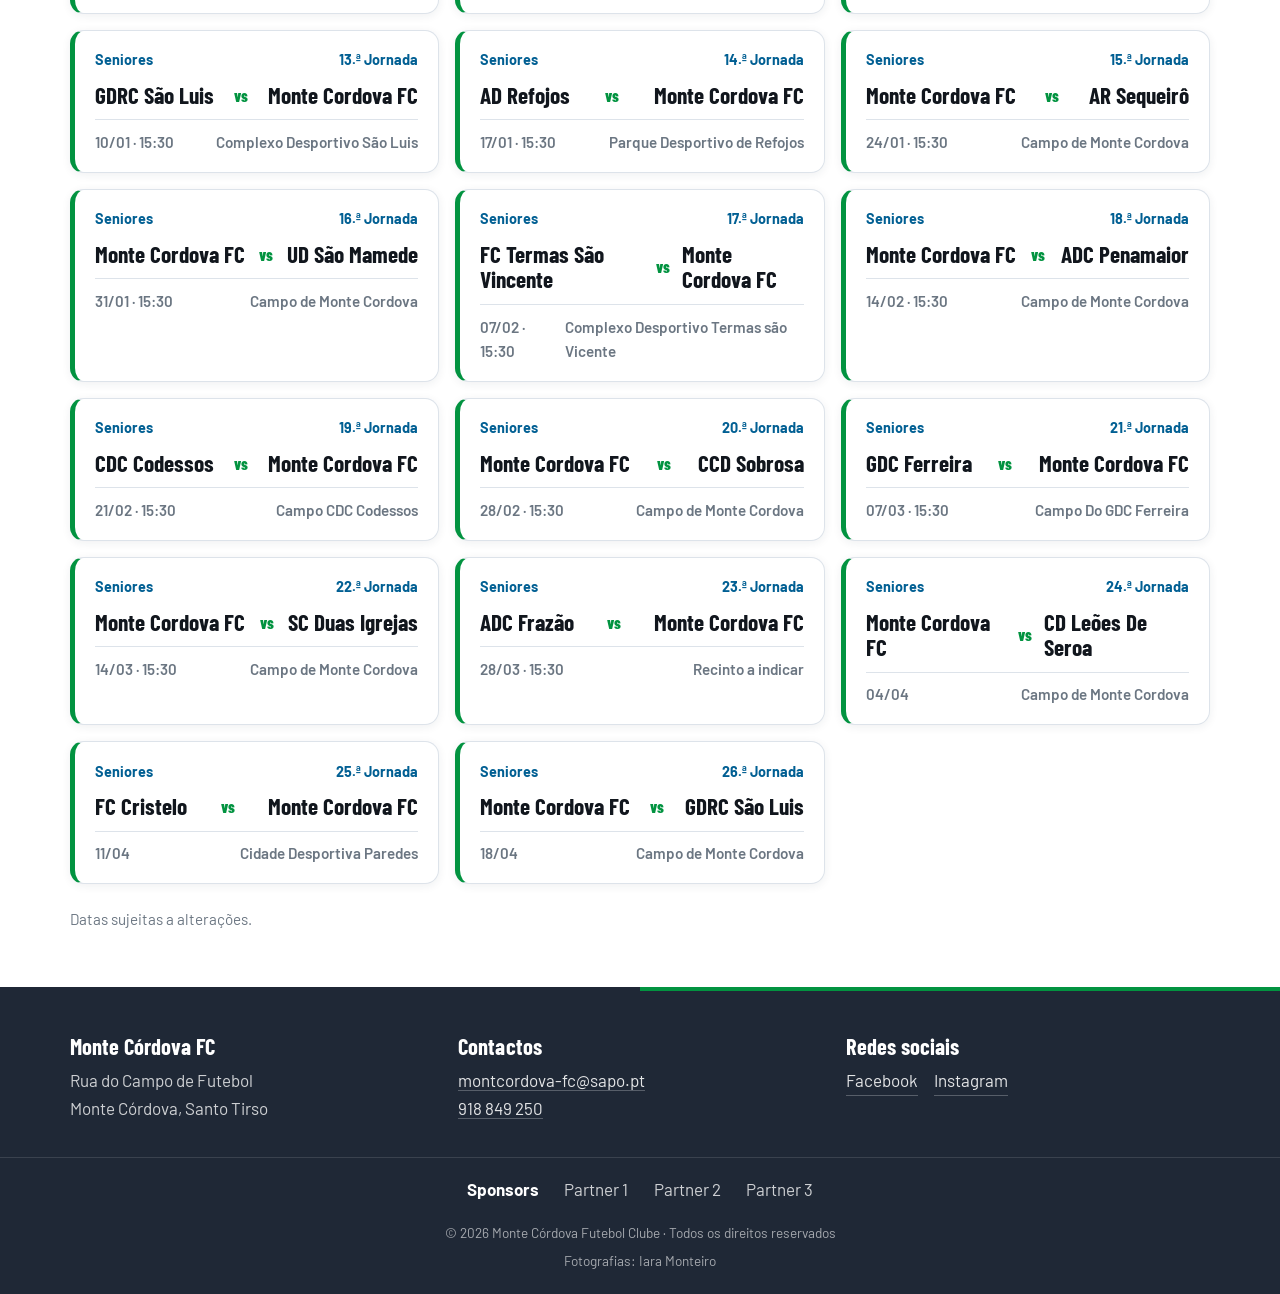
==== commit a81e6358: "Update calendario.html" ====
--- a/calendario.html
+++ b/calendario.html
@@ -99,31 +99,57 @@
             </div>
           </div>
         </div>
-        <a href="noticias.html">Notícias</a>
+        <div class="nav__dropdown">
+          <button class="nav__button" type="button">Notícias <span>▾</span></button>
+          <div class="dropdown-menu">
+            <div class="dropdown-group">
+              <span class="dropdown-group__title">Futebol 11</span>
+              <a href="noticias.html#futebol-11-seniores">Seniores</a>
+              <a href="noticias.html#futebol-11-veteranos">Veteranos</a>
+              <a href="noticias.html#futebol-11-jun-a-s19">Jun A · S19</a>
+              <a href="noticias.html#futebol-11-jun-b-s17">Jun B · S17</a>
+              <a href="noticias.html#futebol-11-jun-c-s15">Jun C · S15</a>
+              <a href="noticias.html#futebol-11-jun-d-s13">Jun D · S13</a>
+              <a href="noticias.html#futebol-11-jun-e-s12">Jun E · S12</a>
+            </div>
+            <div class="dropdown-group">
+              <span class="dropdown-group__title">Futebol 9</span>
+              <a href="noticias.html#futebol-9-jun-d-s13">Jun D · S13</a>
+            </div>
+            <div class="dropdown-group">
+              <span class="dropdown-group__title">Futebol 7</span>
+              <a href="noticias.html#futebol-7-jun-d-s13">Jun D · S13</a>
+              <a href="noticias.html#futebol-7-jun-d-s12">Jun D · S12</a>
+              <a href="noticias.html#futebol-7-jun-e-s10">Jun E · S10</a>
+              <a href="noticias.html#futebol-7-jun-e-s11">Jun E · S11</a>
+              <a href="noticias.html#futebol-7-jun-f-s9">Jun F · S9</a>
+            </div>
+          </div>
+        </div>
         <div class="nav__dropdown">
           <button class="nav__button" type="button">Fotos e vídeos <span>▾</span></button>
           <div class="dropdown-menu">
             <div class="dropdown-group">
               <span class="dropdown-group__title">Futebol 11</span>
-              <a href="media.html">Seniores</a>
-              <a href="media.html">Veteranos</a>
-              <a href="media.html">Jun A · S19</a>
-              <a href="media.html">Jun B · S17</a>
-              <a href="media.html">Jun C · S15</a>
-              <a href="media.html">Jun D · S13</a>
-              <a href="media.html">Jun E · S12</a>
-            </div>
-            <div class="dropdown-group">
-              <span class="dropdown-group__title">Futebol 9</span>
-              <a href="media.html">Jun D · S13</a>
-            </div>
-            <div class="dropdown-group">
-              <span class="dropdown-group__title">Futebol 7</span>
-              <a href="media.html">Jun D · S13</a>
-              <a href="media.html">Jun D · S12</a>
-              <a href="media.html">Jun E · S10</a>
-              <a href="media.html">Jun E · S11</a>
-              <a href="media.html">Jun F · S9</a>
+              <a href="media.html#futebol-11-seniores">Seniores</a>
+              <a href="media.html#futebol-11-veteranos">Veteranos</a>
+              <a href="media.html#futebol-11-jun-a-s19">Jun A · S19</a>
+              <a href="media.html#futebol-11-jun-b-s17">Jun B · S17</a>
+              <a href="media.html#futebol-11-jun-c-s15">Jun C · S15</a>
+              <a href="media.html#futebol-11-jun-d-s13">Jun D · S13</a>
+              <a href="media.html#futebol-11-jun-e-s12">Jun E · S12</a>
+            </div>
+            <div class="dropdown-group">
+              <span class="dropdown-group__title">Futebol 9</span>
+              <a href="media.html#futebol-9-jun-d-s13">Jun D · S13</a>
+            </div>
+            <div class="dropdown-group">
+              <span class="dropdown-group__title">Futebol 7</span>
+              <a href="media.html#futebol-7-jun-d-s13">Jun D · S13</a>
+              <a href="media.html#futebol-7-jun-d-s12">Jun D · S12</a>
+              <a href="media.html#futebol-7-jun-e-s10">Jun E · S10</a>
+              <a href="media.html#futebol-7-jun-e-s11">Jun E · S11</a>
+              <a href="media.html#futebol-7-jun-f-s9">Jun F · S9</a>
             </div>
           </div>
         </div>
@@ -203,7 +229,7 @@
       </div>
     </div>
 
-    <section class="section-box">
+    <section class="section-box" id="resultsSection">
       <div class="conteneur">
         <div class="section-heading">
           <h2>Últimos resultados</h2>
@@ -258,51 +284,8 @@
 
   const conteneur = document.getElementById('jogos');
   const select = document.getElementById('calendarCategory');
-
-  function render(cat) {
-    const lista = cat === 'todos' ? jogos : jogos.filter(item => item.cat === cat);
-
-    conteneur.innerHTML = lista.map((jogo) => `
-      <article class="calendar-item">
-        <div class="calendar-item__meta">
-          <span>${jogo.label}</span>
-          <span>${jogo.jornada}</span>
-        </div>
-        <div class="calendar-item__match">
-          <strong>${jogo.casa}</strong>
-          <span class="calendar-item__versus">vs</span>
-          <strong>${jogo.fora}</strong>
-        </div>
-        <div class="calendar-item__info">
-          <span>${jogo.data}</span>
-          <span>${jogo.local}</span>
-        </div>
-      </article>
-    `).join('');
-  }
-
-  if (select) {
-    select.addEventListener('change', (event) => {
-      render(event.target.value);
-    });
-  }
-
-  render('todos');
-
-  function applyHash() {
-    const cat = decodeURIComponent(window.location.hash.slice(1));
-    if (!cat || ![...select.options].some((option) => option.value === cat)) return;
-    select.value = cat;
-    render(cat);
-  }
-
-  window.addEventListener('hashchange', applyHash);
-  document.querySelectorAll('.dropdown-menu a').forEach((link) => {
-    link.addEventListener('click', () => setTimeout(applyHash, 0));
-  });
-  applyHash();
-
   const calendarResults = document.getElementById('calendarResults');
+  const resultsSection = document.getElementById('resultsSection');
   const monthNames = ['Jan', 'Fev', 'Mar', 'Abr', 'Mai', 'Jun', 'Jul', 'Ago', 'Set', 'Out', 'Nov', 'Dez'];
 
   function formatResultDate(dateISO) {
@@ -315,17 +298,69 @@
     return new Date(year, month - 1, day);
   }
 
-  calendarResults.innerHTML = window.MONTE_CORDOVA_DATA.results
-    .filter((result) => resultDate(result.dateISO) <= new Date())
-    .slice()
-    .sort((first, second) => second.dateISO.localeCompare(first.dateISO))
-    .map((result) => `
+  function renderResults(cat) {
+    const lista = window.MONTE_CORDOVA_DATA.results
+      .filter((result) => cat === 'todos' || result.cat === cat)
+      .filter((result) => resultDate(result.dateISO) <= new Date())
+      .sort((first, second) => second.dateISO.localeCompare(first.dateISO));
+
+    // pas de résultats pour cette catégorie : on cache toute la section
+    resultsSection.hidden = lista.length === 0;
+
+    calendarResults.innerHTML = lista.map((result) => `
       <li>
         <span class="date">${formatResultDate(result.dateISO)}</span>
         <span class="versus">${result.home} <strong class="score">${result.score}</strong> ${result.away}</span>
         <span class="result ${result.outcome === 'V' ? 'result--win' : ''}">${result.outcome}</span>
       </li>
     `).join('');
+  }
+
+  function render(cat) {
+    const lista = cat === 'todos' ? jogos : jogos.filter(item => item.cat === cat);
+
+    conteneur.innerHTML = lista.length === 0
+      ? '<p class="empty-state">O calendário desta categoria ainda não está disponível.</p>'
+      : lista.map((jogo) => `
+      <article class="calendar-item">
+        <div class="calendar-item__meta">
+          <span>${jogo.label}</span>
+          <span>${jogo.jornada}</span>
+        </div>
+        <div class="calendar-item__match">
+          <strong>${jogo.casa}</strong>
+          <span class="calendar-item__versus">vs</span>
+          <strong>${jogo.fora}</strong>
+        </div>
+        <div class="calendar-item__info">
+          <span>${jogo.data}</span>
+          <span>${jogo.local}</span>
+        </div>
+      </article>
+    `).join('');
+
+    renderResults(cat);
+  }
+
+  if (select) {
+    select.addEventListener('change', (event) => {
+      render(event.target.value);
+    });
+  }
+
+  function applyHash() {
+    const cat = decodeURIComponent(window.location.hash.slice(1));
+    if (!cat || ![...select.options].some((option) => option.value === cat)) return;
+    select.value = cat;
+    render(cat);
+  }
+
+  render('todos');
+  window.addEventListener('hashchange', applyHash);
+  document.querySelectorAll('.dropdown-menu a').forEach((link) => {
+    link.addEventListener('click', () => setTimeout(applyHash, 0));
+  });
+  applyHash();
 
   const burger = document.querySelector('.burger');
   const menu = document.getElementById('menu');
